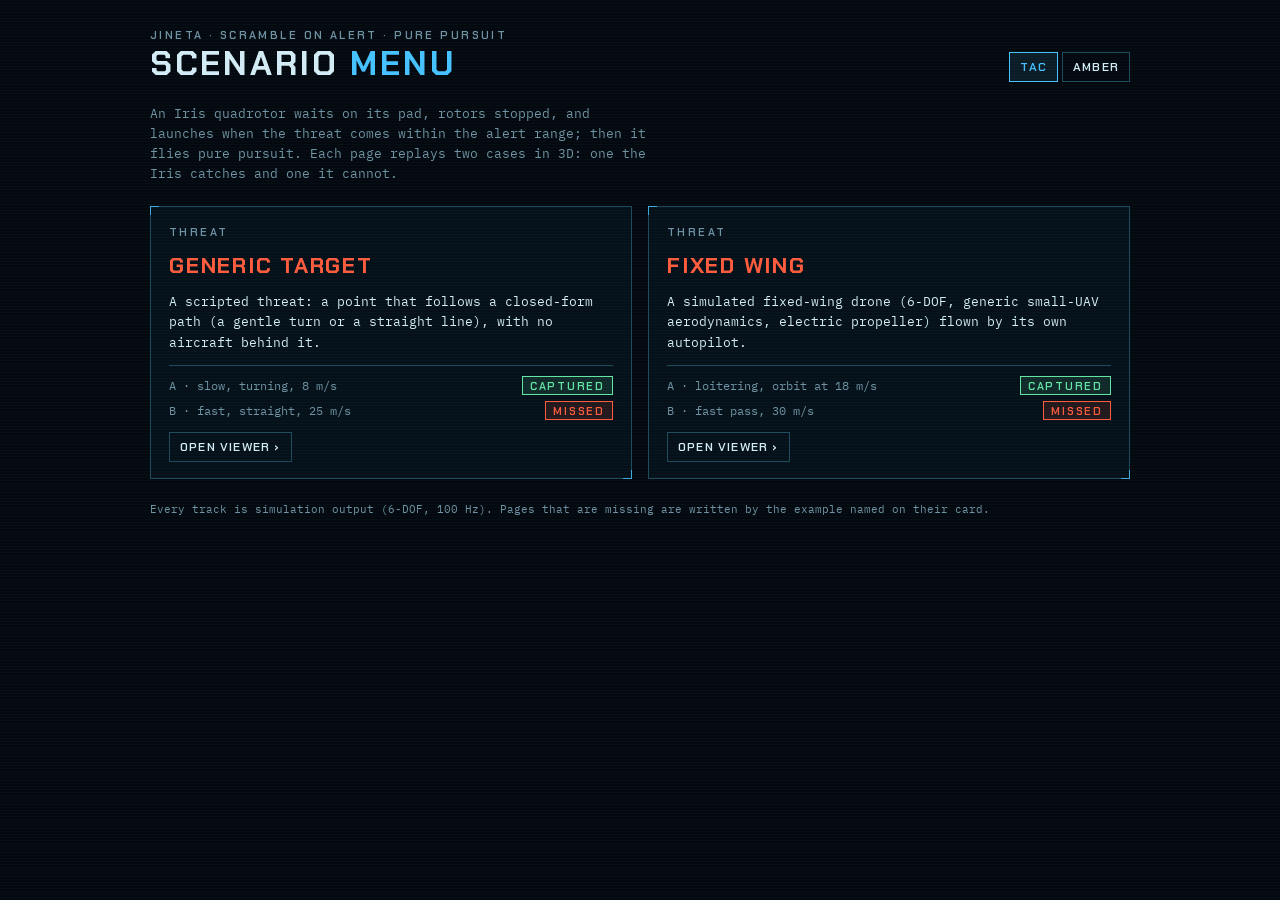
==== docs/index.html @ a11f6e35 "Phase 6b steps 6-8: fixed-wing autopilot and orbit guidance, fixed-wing scramble example with start " ====
<!doctype html>
<html lang="en">
<head>
<meta charset="utf-8">
<meta name="viewport" content="width=device-width, initial-scale=1, viewport-fit=cover">
<title>Jineta Scenarios</title>
<link rel="preconnect" href="https://fonts.googleapis.com">
<link rel="preconnect" href="https://fonts.gstatic.com" crossorigin>
<link rel="stylesheet" href="https://fonts.googleapis.com/css2?family=Chakra+Petch:wght@500;600;700&family=IBM+Plex+Mono:wght@400;500&family=Noto+Serif+JP:wght@900&display=swap">
<style>
/* Start menu of the viewer app: one card per scenario page. Same tokens, fonts and
   two palettes as the engagement viewer (viz/viewer_template.html). */
:root {
  color-scheme: dark;
  --bg: #04090f;
  --panel: rgba(6, 18, 28, 0.78);
  --line: #1d4a5c;
  --ink: #d3ecf5;
  --dim: #6f93a3;
  --friendly: #46c2ff;
  --hostile: #ff5b3d;
  --event: #ffc24a;
  --good: #63e6a4;
  --friendly-wash: rgba(70, 194, 255, 0.10);
  --hostile-wash: rgba(255, 91, 61, 0.12);
  --good-wash: rgba(99, 230, 164, 0.12);
  --scan: rgba(120, 200, 230, 0.035);
  --vignette: linear-gradient(transparent, transparent);
  --glow: none;
  --font-title: "Chakra Petch", "Bahnschrift", "Arial Narrow", sans-serif;
  --title-weight: 700;
  --font-display: "Chakra Petch", "Bahnschrift", "Arial Narrow", sans-serif;
  --font-data: "IBM Plex Mono", "Consolas", "Menlo", monospace;
}
:root[data-palette="amber"] {
  --bg: #0b0603;
  --panel: rgba(20, 9, 3, 0.84);
  --line: #5c300c;
  --ink: #ffb347;
  --dim: #b0662a;
  --friendly: #ffa21f;
  --hostile: #ff3326;
  --event: #c8ff6a;
  --good: #6dff8e;
  --friendly-wash: rgba(255, 162, 31, 0.13);
  --hostile-wash: rgba(255, 51, 38, 0.16);
  --good-wash: rgba(109, 255, 142, 0.12);
  --scan: rgba(255, 150, 40, 0.07);
  --vignette: radial-gradient(ellipse at center, transparent 55%, rgba(0, 0, 0, 0.6) 100%);
  --glow: 0 0 6px rgba(255, 150, 40, 0.45);
  --font-title: "Noto Serif JP", "Yu Mincho", "Times New Roman", serif;
  --title-weight: 900;
}
[hidden] { display: none !important; }
* { box-sizing: border-box; }
html, body { min-height: 100%; }
body {
  margin: 0;
  background: var(--bg);
  color: var(--ink);
  font-family: var(--font-data);
  font-size: 13px;
  text-shadow: var(--glow);
  padding: max(28px, env(safe-area-inset-top, 0px)) max(16px, env(safe-area-inset-right, 0px))
           32px max(16px, env(safe-area-inset-left, 0px));
}
body::after {   /* scanlines, as in the viewer */
  content: ""; position: fixed; inset: 0; pointer-events: none;
  background: var(--vignette), repeating-linear-gradient(to bottom, var(--scan) 0 1px, transparent 1px 3px);
}
main { max-width: 980px; margin: 0 auto; display: grid; gap: 22px; }
header { display: flex; flex-wrap: wrap; align-items: end; justify-content: space-between; gap: 12px; }
.eyebrow {
  font-family: var(--font-display); font-weight: 600; font-size: 11px;
  letter-spacing: 0.22em; text-transform: uppercase; color: var(--dim);
}
h1 {
  margin: 4px 0 0; font-family: var(--font-title); font-weight: var(--title-weight); font-size: 34px;
  letter-spacing: 0.08em; text-transform: uppercase; line-height: 1.05;
}
h1 span { color: var(--friendly); }
.lede { margin: 0; color: var(--dim); max-width: 62ch; line-height: 1.55; }
.palette { display: flex; gap: 4px; }
button.ctl, a.ctl {
  font-family: var(--font-display); font-weight: 600; font-size: 12px; letter-spacing: 0.1em; text-transform: uppercase;
  color: var(--ink); background: transparent; border: 1px solid var(--line);
  min-height: 30px; padding: 6px 10px 5px; cursor: pointer; text-decoration: none; display: inline-flex; align-items: center;
}
button.ctl:hover, a.ctl:hover { border-color: var(--friendly); }
button.ctl[aria-pressed="true"] { border-color: var(--friendly); color: var(--friendly); background: var(--friendly-wash); }
button:focus-visible, a:focus-visible { outline: 1px solid var(--event); outline-offset: 2px; }

.cards { display: grid; grid-template-columns: repeat(auto-fit, minmax(min(100%, 380px), 1fr)); gap: 16px; }
.card {
  position: relative; background: var(--panel); border: 1px solid var(--line);
  padding: 18px 18px 16px; display: grid; gap: 12px; align-content: start;
}
.card::before, .card::after {   /* corner ticks of a display frame */
  content: ""; position: absolute; width: 8px; height: 8px; border: 1px solid var(--friendly); opacity: 0.8;
}
.card::before { top: -1px; left: -1px; border-right: 0; border-bottom: 0; }
.card::after { bottom: -1px; right: -1px; border-left: 0; border-top: 0; }
.card h2 {
  margin: 0; font-family: var(--font-title); font-weight: var(--title-weight); font-size: 22px;
  letter-spacing: 0.08em; text-transform: uppercase; color: var(--hostile);
}
.card p { margin: 0; line-height: 1.55; }
.cases { list-style: none; margin: 0; padding: 10px 0 0; border-top: 1px solid var(--line); display: grid; gap: 6px; }
.cases li { display: grid; grid-template-columns: 1fr auto; gap: 10px; align-items: baseline; }
.cases li span { color: var(--dim); font-size: 12px; }
.badge {
  font-family: var(--font-display); font-weight: 600; font-size: 11px; letter-spacing: 0.16em; text-transform: uppercase;
  padding: 2px 7px 1px; border: 1px solid currentColor;
}
.badge.captured { color: var(--good); background: var(--good-wash); }
.badge.missed { color: var(--hostile); background: var(--hostile-wash); }
.open { justify-self: start; color: var(--friendly); border-color: var(--friendly); }
.missing { color: var(--dim); font-size: 12px; }
.missing code { color: var(--ink); }
footer { color: var(--dim); font-size: 11px; line-height: 1.5; }
@media (max-width: 520px) { h1 { font-size: 26px; } }
</style>
</head>
<body>
<main>
  <header>
    <div>
      <div class="eyebrow">Jineta · scramble on alert · pure pursuit</div>
      <h1>Scenario <span>menu</span></h1>
    </div>
    <div class="palette" role="group" aria-label="Palette">
      <button class="ctl" id="pal-tac" type="button" aria-pressed="true">Tac</button>
      <button class="ctl" id="pal-amber" type="button" aria-pressed="false">Amber</button>
    </div>
  </header>
  <p class="lede">An Iris quadrotor waits on its pad, rotors stopped, and launches when the
    threat comes within the alert range; then it flies pure pursuit. Each page replays two
    cases in 3D: one the Iris catches and one it cannot.</p>
  <section class="cards" aria-label="Scenarios">
    <article class="card">
      <div class="eyebrow">Threat</div>
      <h2>Generic target</h2>
      <p>A scripted threat: a point that follows a closed-form path (a gentle turn or a straight line), with no aircraft behind it.</p>
      <ul class="cases">
        <li><span>A · slow, turning, 8 m/s</span><b class="badge captured">captured</b></li>
        <li><span>B · fast, straight, 25 m/s</span><b class="badge missed">missed</b></li>
      </ul>
      <a class="ctl open" href="iris_scramble_viewer.html">Open viewer &rsaquo;</a>
    </article>
    <article class="card">
      <div class="eyebrow">Threat</div>
      <h2>Fixed wing</h2>
      <p>A simulated fixed-wing drone (6-DOF, generic small-UAV aerodynamics, electric propeller) flown by its own autopilot.</p>
      <ul class="cases">
        <li><span>A · loitering, orbit at 18 m/s</span><b class="badge captured">captured</b></li>
        <li><span>B · fast pass, 30 m/s</span><b class="badge missed">missed</b></li>
      </ul>
      <a class="ctl open" href="fixed_wing_scramble_viewer.html">Open viewer &rsaquo;</a>
    </article>
  </section>
  <footer>Every track is simulation output (6-DOF, 100 Hz). Pages that are missing are
    written by the example named on their card.</footer>
</main>
<script>
// Palette shared with the viewer pages (same storage key).
function applyPalette(name) {
  document.documentElement.dataset.palette = name;
  document.getElementById("pal-tac").setAttribute("aria-pressed", String(name === "tac"));
  document.getElementById("pal-amber").setAttribute("aria-pressed", String(name === "amber"));
  try { localStorage.setItem("jineta-palette", name); } catch (e) { /* storage off */ }
}
let saved = "tac";
try { if (localStorage.getItem("jineta-palette") === "amber") saved = "amber"; } catch (e) { /* storage off */ }
applyPalette(saved);
document.getElementById("pal-tac").addEventListener("click", () => applyPalette("tac"));
document.getElementById("pal-amber").addEventListener("click", () => applyPalette("amber"));
</script>
</body>
</html>
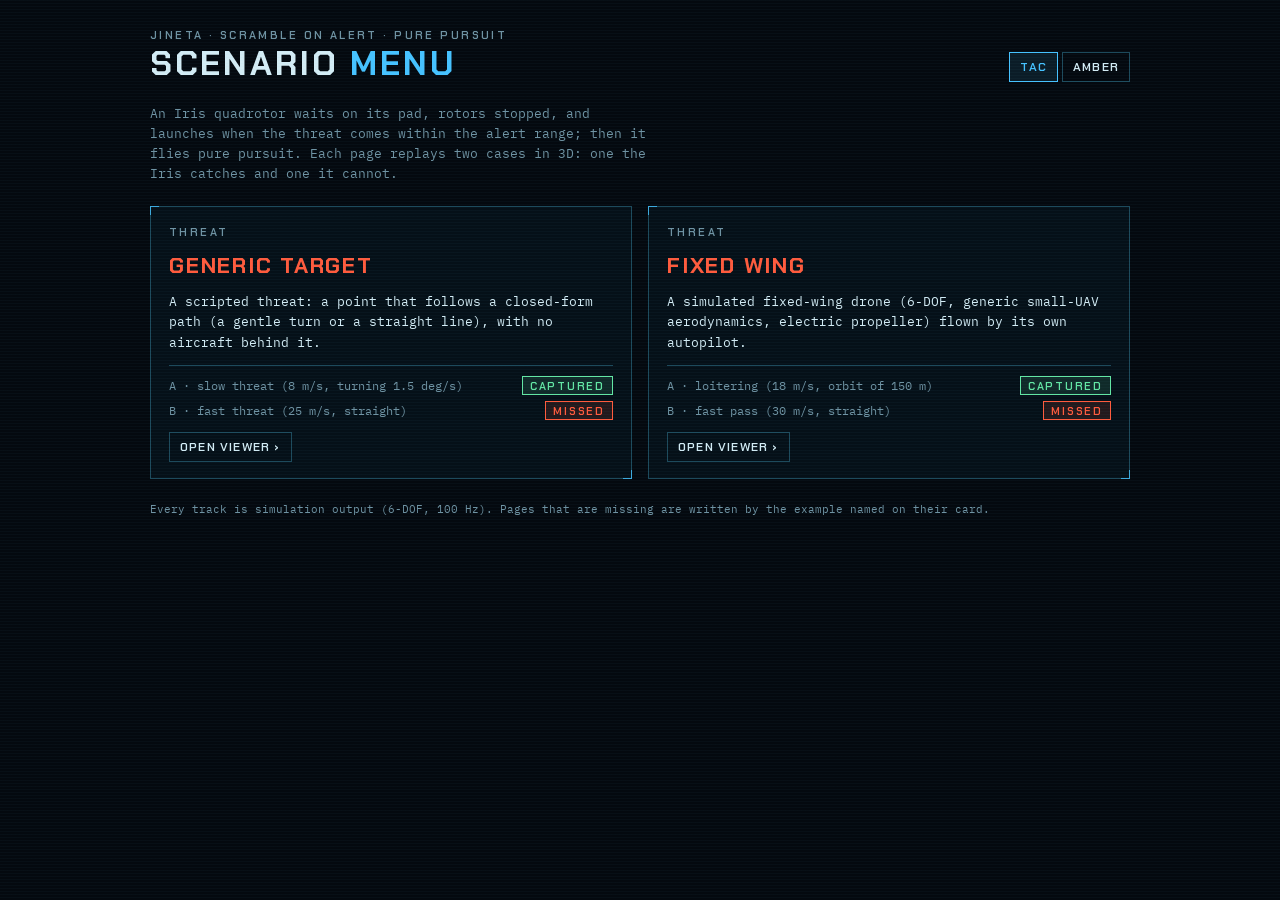
==== commit 04eb4edd: "Phase 8 step 2: engagements in the world (pairings, captures, passes, losses); engage rebuilt on it " ====
--- a/docs/index.html
+++ b/docs/index.html
@@ -142,8 +142,8 @@
       <h2>Generic target</h2>
       <p>A scripted threat: a point that follows a closed-form path (a gentle turn or a straight line), with no aircraft behind it.</p>
       <ul class="cases">
-        <li><span>A · slow, turning, 8 m/s</span><b class="badge captured">captured</b></li>
-        <li><span>B · fast, straight, 25 m/s</span><b class="badge missed">missed</b></li>
+        <li><span>A · slow threat (8 m/s, turning 1.5 deg/s)</span><b class="badge captured">captured</b></li>
+        <li><span>B · fast threat (25 m/s, straight)</span><b class="badge missed">missed</b></li>
       </ul>
       <a class="ctl open" href="iris_scramble_viewer.html">Open viewer &rsaquo;</a>
     </article>
@@ -152,8 +152,8 @@
       <h2>Fixed wing</h2>
       <p>A simulated fixed-wing drone (6-DOF, generic small-UAV aerodynamics, electric propeller) flown by its own autopilot.</p>
       <ul class="cases">
-        <li><span>A · loitering, orbit at 18 m/s</span><b class="badge captured">captured</b></li>
-        <li><span>B · fast pass, 30 m/s</span><b class="badge missed">missed</b></li>
+        <li><span>A · loitering (18 m/s, orbit of 150 m)</span><b class="badge captured">captured</b></li>
+        <li><span>B · fast pass (30 m/s, straight)</span><b class="badge missed">missed</b></li>
       </ul>
       <a class="ctl open" href="fixed_wing_scramble_viewer.html">Open viewer &rsaquo;</a>
     </article>
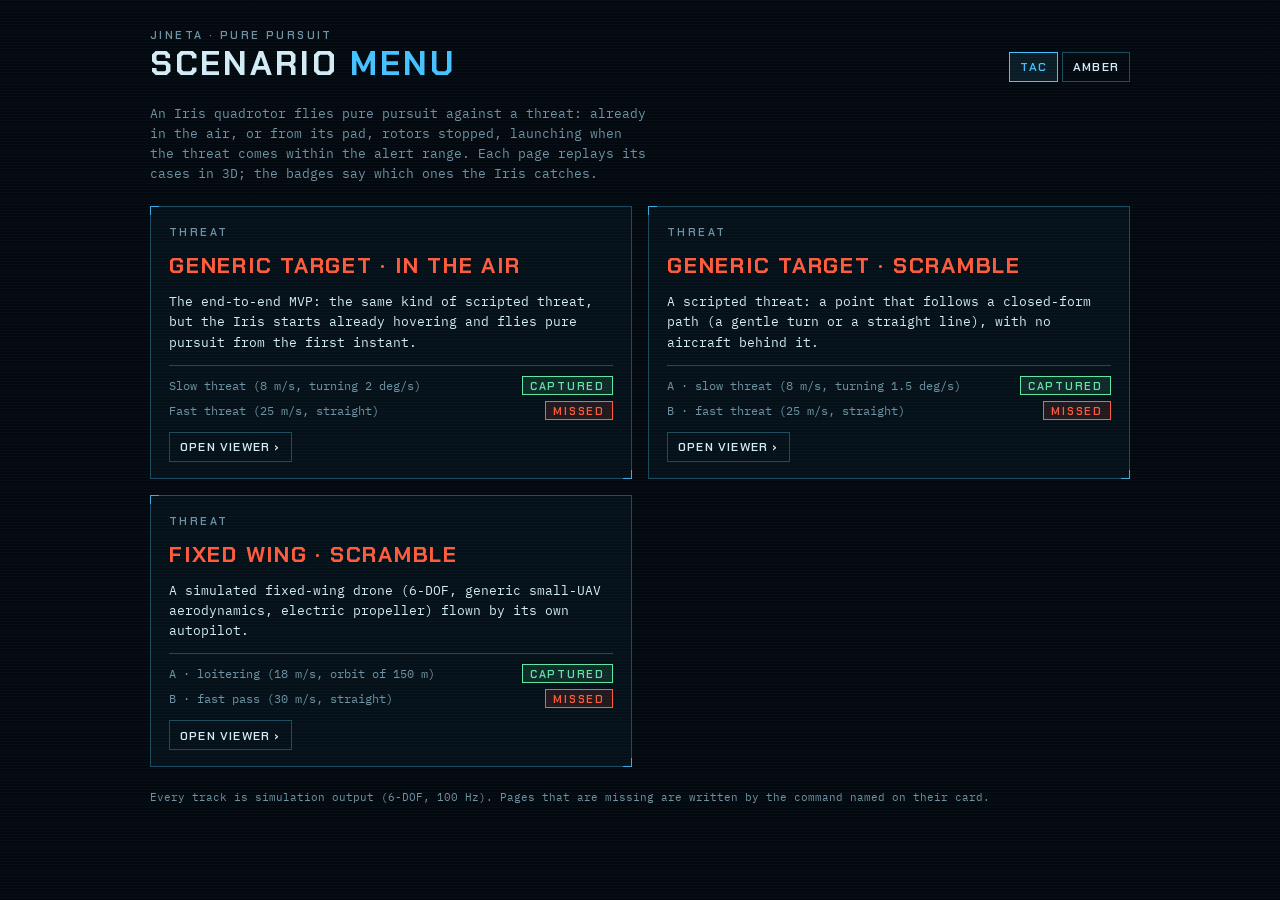
==== commit e6374cb3: "Phase 8 step 6: the start menu comes from the scenario files (menu.yaml + page.yaml); the MVP page g" ====
--- a/docs/index.html
+++ b/docs/index.html
@@ -125,7 +125,7 @@
 <main>
   <header>
     <div>
-      <div class="eyebrow">Jineta · scramble on alert · pure pursuit</div>
+      <div class="eyebrow">Jineta · pure pursuit</div>
       <h1>Scenario <span>menu</span></h1>
     </div>
     <div class="palette" role="group" aria-label="Palette">
@@ -133,13 +133,24 @@
       <button class="ctl" id="pal-amber" type="button" aria-pressed="false">Amber</button>
     </div>
   </header>
-  <p class="lede">An Iris quadrotor waits on its pad, rotors stopped, and launches when the
-    threat comes within the alert range; then it flies pure pursuit. Each page replays two
-    cases in 3D: one the Iris catches and one it cannot.</p>
+  <p class="lede">An Iris quadrotor flies pure pursuit against a threat: already in the air,
+    or from its pad, rotors stopped, launching when the threat comes within the alert
+    range. Each page replays its cases in 3D; the badges say which ones the Iris
+    catches.</p>
   <section class="cards" aria-label="Scenarios">
     <article class="card">
       <div class="eyebrow">Threat</div>
-      <h2>Generic target</h2>
+      <h2>Generic target · in the air</h2>
+      <p>The end-to-end MVP: the same kind of scripted threat, but the Iris starts already hovering and flies pure pursuit from the first instant.</p>
+      <ul class="cases">
+        <li><span>Slow threat (8 m/s, turning 2 deg/s)</span><b class="badge captured">captured</b></li>
+        <li><span>Fast threat (25 m/s, straight)</span><b class="badge missed">missed</b></li>
+      </ul>
+      <a class="ctl open" href="iris_pursuit_viewer.html">Open viewer &rsaquo;</a>
+    </article>
+    <article class="card">
+      <div class="eyebrow">Threat</div>
+      <h2>Generic target · scramble</h2>
       <p>A scripted threat: a point that follows a closed-form path (a gentle turn or a straight line), with no aircraft behind it.</p>
       <ul class="cases">
         <li><span>A · slow threat (8 m/s, turning 1.5 deg/s)</span><b class="badge captured">captured</b></li>
@@ -149,7 +160,7 @@
     </article>
     <article class="card">
       <div class="eyebrow">Threat</div>
-      <h2>Fixed wing</h2>
+      <h2>Fixed wing · scramble</h2>
       <p>A simulated fixed-wing drone (6-DOF, generic small-UAV aerodynamics, electric propeller) flown by its own autopilot.</p>
       <ul class="cases">
         <li><span>A · loitering (18 m/s, orbit of 150 m)</span><b class="badge captured">captured</b></li>
@@ -159,7 +170,7 @@
     </article>
   </section>
   <footer>Every track is simulation output (6-DOF, 100 Hz). Pages that are missing are
-    written by the example named on their card.</footer>
+    written by the command named on their card.</footer>
 </main>
 <script>
 // Palette shared with the viewer pages (same storage key).
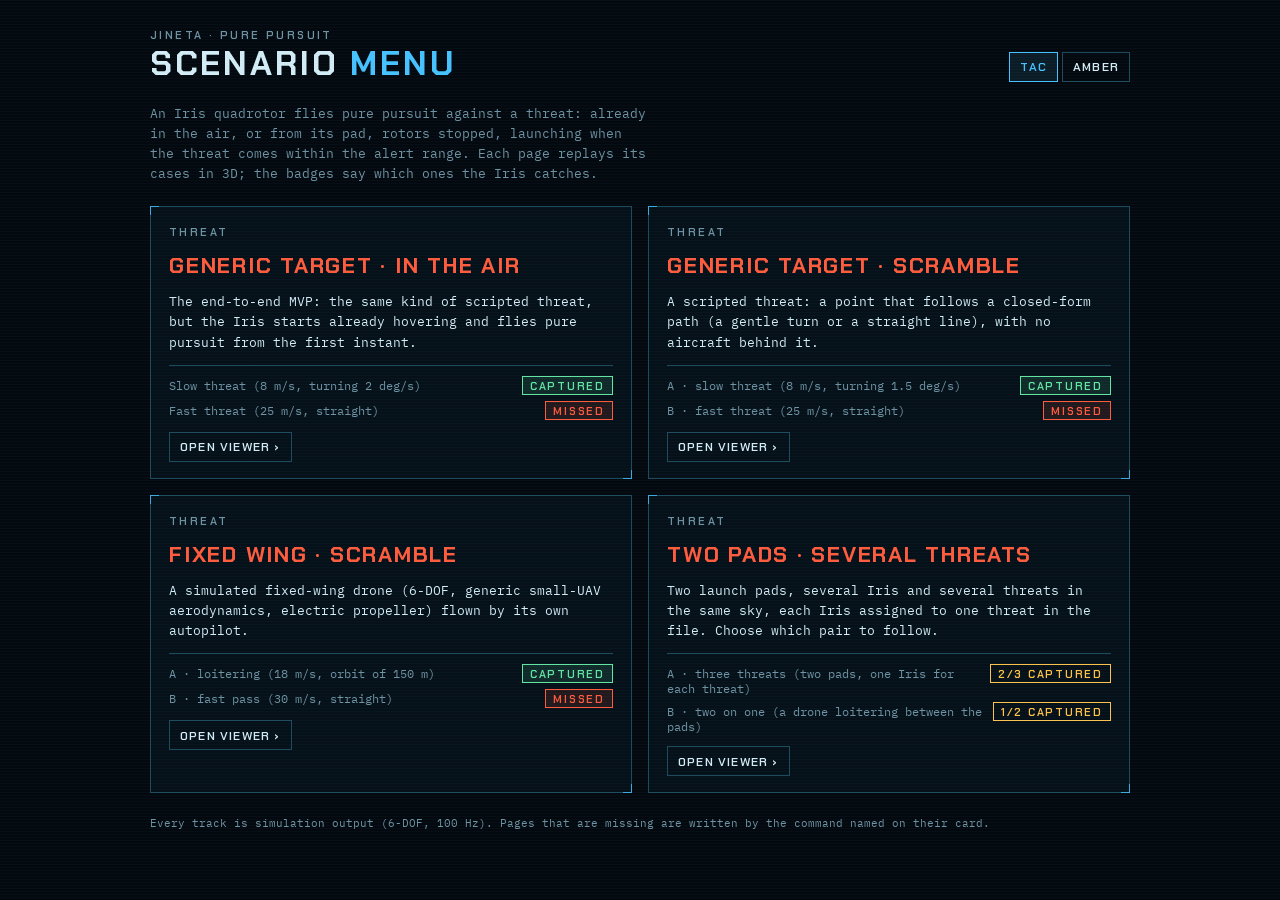
==== commit 8883fa4e: "Phase 8 step 7: several interceptors and threats in the viewer (pair selector), two-pads scenario; a" ====
--- a/docs/index.html
+++ b/docs/index.html
@@ -114,6 +114,7 @@
 }
 .badge.captured { color: var(--good); background: var(--good-wash); }
 .badge.missed { color: var(--hostile); background: var(--hostile-wash); }
+.badge.partial { color: var(--event); background: transparent; }
 .open { justify-self: start; color: var(--friendly); border-color: var(--friendly); }
 .missing { color: var(--dim); font-size: 12px; }
 .missing code { color: var(--ink); }
@@ -168,6 +169,16 @@
       </ul>
       <a class="ctl open" href="fixed_wing_scramble_viewer.html">Open viewer &rsaquo;</a>
     </article>
+    <article class="card">
+      <div class="eyebrow">Threat</div>
+      <h2>Two pads · several threats</h2>
+      <p>Two launch pads, several Iris and several threats in the same sky, each Iris assigned to one threat in the file. Choose which pair to follow.</p>
+      <ul class="cases">
+        <li><span>A · three threats (two pads, one Iris for each threat)</span><b class="badge partial">2/3 captured</b></li>
+        <li><span>B · two on one (a drone loitering between the pads)</span><b class="badge partial">1/2 captured</b></li>
+      </ul>
+      <a class="ctl open" href="two_pads_viewer.html">Open viewer &rsaquo;</a>
+    </article>
   </section>
   <footer>Every track is simulation output (6-DOF, 100 Hz). Pages that are missing are
     written by the command named on their card.</footer>
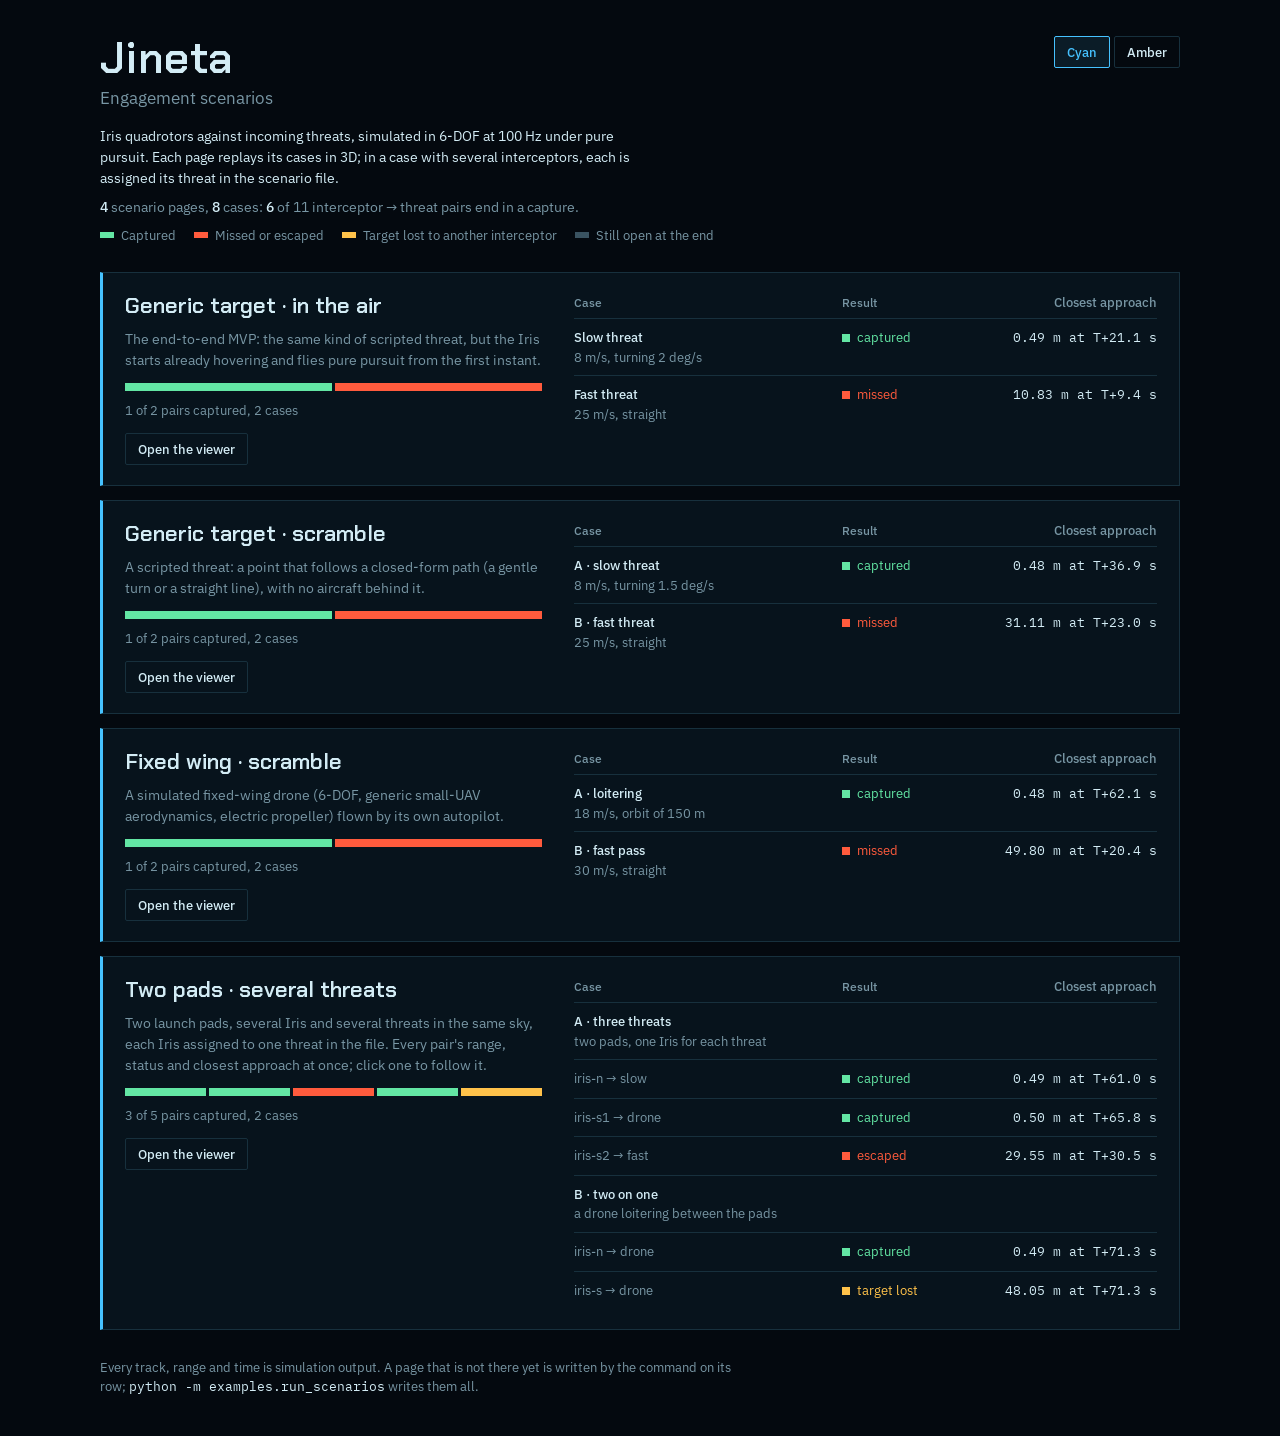
==== commit 0673d4c7: "Viewer shows every pair's range, status and CPA at once (pair board); start menu redesigned as a sce" ====
--- a/docs/index.html
+++ b/docs/index.html
@@ -3,51 +3,44 @@
 <head>
 <meta charset="utf-8">
 <meta name="viewport" content="width=device-width, initial-scale=1, viewport-fit=cover">
-<title>Jineta Scenarios</title>
+<title>Jineta scenarios</title>
 <link rel="preconnect" href="https://fonts.googleapis.com">
 <link rel="preconnect" href="https://fonts.gstatic.com" crossorigin>
-<link rel="stylesheet" href="https://fonts.googleapis.com/css2?family=Chakra+Petch:wght@500;600;700&family=IBM+Plex+Mono:wght@400;500&family=Noto+Serif+JP:wght@900&display=swap">
+<link rel="stylesheet" href="https://fonts.googleapis.com/css2?family=Chakra+Petch:wght@500;600&family=IBM+Plex+Mono:wght@400;500&family=IBM+Plex+Sans:wght@400;500&family=Noto+Serif+JP:wght@900&display=swap">
 <style>
-/* Start menu of the viewer app: one card per scenario page. Same tokens, fonts and
-   two palettes as the engagement viewer (viz/viewer_template.html). */
+/* Start menu of the viewer app: an index of the scenario pages, read like the index
+   of a test campaign. Same colour tokens and two palettes as the engagement viewer
+   (viz/viewer_template.html); the text is set for reading, not for a display. */
 :root {
   color-scheme: dark;
   --bg: #04090f;
-  --panel: rgba(6, 18, 28, 0.78);
-  --line: #1d4a5c;
+  --panel: #07131c;
+  --line: #17303d;
   --ink: #d3ecf5;
-  --dim: #6f93a3;
+  --dim: #7896a4;
   --friendly: #46c2ff;
   --hostile: #ff5b3d;
   --event: #ffc24a;
   --good: #63e6a4;
+  --open: #3a5361;
   --friendly-wash: rgba(70, 194, 255, 0.10);
-  --hostile-wash: rgba(255, 91, 61, 0.12);
-  --good-wash: rgba(99, 230, 164, 0.12);
-  --scan: rgba(120, 200, 230, 0.035);
-  --vignette: linear-gradient(transparent, transparent);
-  --glow: none;
   --font-title: "Chakra Petch", "Bahnschrift", "Arial Narrow", sans-serif;
-  --title-weight: 700;
-  --font-display: "Chakra Petch", "Bahnschrift", "Arial Narrow", sans-serif;
+  --title-weight: 600;
+  --font-text: "IBM Plex Sans", "Segoe UI", system-ui, sans-serif;
   --font-data: "IBM Plex Mono", "Consolas", "Menlo", monospace;
 }
 :root[data-palette="amber"] {
   --bg: #0b0603;
-  --panel: rgba(20, 9, 3, 0.84);
-  --line: #5c300c;
+  --panel: #140904;
+  --line: #4a270b;
   --ink: #ffb347;
   --dim: #b0662a;
   --friendly: #ffa21f;
   --hostile: #ff3326;
   --event: #c8ff6a;
   --good: #6dff8e;
+  --open: #5c300c;
   --friendly-wash: rgba(255, 162, 31, 0.13);
-  --hostile-wash: rgba(255, 51, 38, 0.16);
-  --good-wash: rgba(109, 255, 142, 0.12);
-  --scan: rgba(255, 150, 40, 0.07);
-  --vignette: radial-gradient(ellipse at center, transparent 55%, rgba(0, 0, 0, 0.6) 100%);
-  --glow: 0 0 6px rgba(255, 150, 40, 0.45);
   --font-title: "Noto Serif JP", "Yu Mincho", "Times New Roman", serif;
   --title-weight: 900;
 }
@@ -58,130 +51,185 @@
   margin: 0;
   background: var(--bg);
   color: var(--ink);
-  font-family: var(--font-data);
-  font-size: 13px;
-  text-shadow: var(--glow);
-  padding: max(28px, env(safe-area-inset-top, 0px)) max(16px, env(safe-area-inset-right, 0px))
-           32px max(16px, env(safe-area-inset-left, 0px));
-}
-body::after {   /* scanlines, as in the viewer */
-  content: ""; position: fixed; inset: 0; pointer-events: none;
-  background: var(--vignette), repeating-linear-gradient(to bottom, var(--scan) 0 1px, transparent 1px 3px);
-}
-main { max-width: 980px; margin: 0 auto; display: grid; gap: 22px; }
-header { display: flex; flex-wrap: wrap; align-items: end; justify-content: space-between; gap: 12px; }
-.eyebrow {
-  font-family: var(--font-display); font-weight: 600; font-size: 11px;
-  letter-spacing: 0.22em; text-transform: uppercase; color: var(--dim);
-}
+  font-family: var(--font-text);
+  font-size: 14px;
+  line-height: 1.5;
+  padding: max(36px, env(safe-area-inset-top, 0px)) max(16px, env(safe-area-inset-right, 0px))
+           40px max(16px, env(safe-area-inset-left, 0px));
+}
+main { max-width: 1080px; margin: 0 auto; display: grid; gap: 28px; }
+
+/* --- header ------------------------------------------------------------------- */
+header { display: grid; grid-template-columns: 1fr auto; gap: 8px 24px; align-items: start; }
 h1 {
-  margin: 4px 0 0; font-family: var(--font-title); font-weight: var(--title-weight); font-size: 34px;
-  letter-spacing: 0.08em; text-transform: uppercase; line-height: 1.05;
-}
-h1 span { color: var(--friendly); }
-.lede { margin: 0; color: var(--dim); max-width: 62ch; line-height: 1.55; }
+  margin: 0; font-family: var(--font-title); font-weight: var(--title-weight);
+  font-size: 44px; line-height: 1; letter-spacing: 0.01em;
+}
+.subtitle { margin: 6px 0 0; font-size: 17px; color: var(--dim); }
+.lede { grid-column: 1 / -1; margin: 6px 0 0; max-width: 70ch; color: var(--ink); }
+.tally { grid-column: 1 / -1; margin: 0; color: var(--dim); font-variant-numeric: tabular-nums; }
+.tally b { color: var(--ink); font-weight: 500; }
 .palette { display: flex; gap: 4px; }
 button.ctl, a.ctl {
-  font-family: var(--font-display); font-weight: 600; font-size: 12px; letter-spacing: 0.1em; text-transform: uppercase;
+  font-family: var(--font-text); font-weight: 500; font-size: 13px;
   color: var(--ink); background: transparent; border: 1px solid var(--line);
-  min-height: 30px; padding: 6px 10px 5px; cursor: pointer; text-decoration: none; display: inline-flex; align-items: center;
+  min-height: 32px; padding: 5px 12px; cursor: pointer; text-decoration: none;
+  display: inline-flex; align-items: center; gap: 8px; border-radius: 2px;
 }
 button.ctl:hover, a.ctl:hover { border-color: var(--friendly); }
 button.ctl[aria-pressed="true"] { border-color: var(--friendly); color: var(--friendly); background: var(--friendly-wash); }
-button:focus-visible, a:focus-visible { outline: 1px solid var(--event); outline-offset: 2px; }
-
-.cards { display: grid; grid-template-columns: repeat(auto-fit, minmax(min(100%, 380px), 1fr)); gap: 16px; }
-.card {
-  position: relative; background: var(--panel); border: 1px solid var(--line);
-  padding: 18px 18px 16px; display: grid; gap: 12px; align-content: start;
-}
-.card::before, .card::after {   /* corner ticks of a display frame */
-  content: ""; position: absolute; width: 8px; height: 8px; border: 1px solid var(--friendly); opacity: 0.8;
-}
-.card::before { top: -1px; left: -1px; border-right: 0; border-bottom: 0; }
-.card::after { bottom: -1px; right: -1px; border-left: 0; border-top: 0; }
-.card h2 {
-  margin: 0; font-family: var(--font-title); font-weight: var(--title-weight); font-size: 22px;
-  letter-spacing: 0.08em; text-transform: uppercase; color: var(--hostile);
-}
-.card p { margin: 0; line-height: 1.55; }
-.cases { list-style: none; margin: 0; padding: 10px 0 0; border-top: 1px solid var(--line); display: grid; gap: 6px; }
-.cases li { display: grid; grid-template-columns: 1fr auto; gap: 10px; align-items: baseline; }
-.cases li span { color: var(--dim); font-size: 12px; }
-.badge {
-  font-family: var(--font-display); font-weight: 600; font-size: 11px; letter-spacing: 0.16em; text-transform: uppercase;
-  padding: 2px 7px 1px; border: 1px solid currentColor;
-}
-.badge.captured { color: var(--good); background: var(--good-wash); }
-.badge.missed { color: var(--hostile); background: var(--hostile-wash); }
-.badge.partial { color: var(--event); background: transparent; }
-.open { justify-self: start; color: var(--friendly); border-color: var(--friendly); }
-.missing { color: var(--dim); font-size: 12px; }
-.missing code { color: var(--ink); }
-footer { color: var(--dim); font-size: 11px; line-height: 1.5; }
-@media (max-width: 520px) { h1 { font-size: 26px; } }
+button:focus-visible, a:focus-visible { outline: 2px solid var(--event); outline-offset: 2px; }
+
+/* the colour of an outcome, used by the strips, the result column and the legend */
+.o-captured { --o: var(--good); }
+.o-missed { --o: var(--hostile); }
+.o-lost { --o: var(--event); }
+.o-open { --o: var(--open); }
+.legend { display: flex; flex-wrap: wrap; gap: 6px 18px; margin: 0; padding: 0; list-style: none; color: var(--dim); font-size: 12.5px; }
+.legend li { display: inline-flex; align-items: center; gap: 7px; }
+.legend li::before { content: ""; width: 14px; height: 6px; background: var(--o); }
+
+/* --- one scenario page: what it is on the left, its cases on the right ----------- */
+.pages { display: grid; gap: 14px; }
+.page {
+  display: grid; grid-template-columns: minmax(0, 5fr) minmax(0, 7fr); gap: 18px 32px;
+  background: var(--panel); border: 1px solid var(--line); border-left: 3px solid var(--friendly);
+  padding: 20px 22px;
+}
+.about { display: grid; gap: 10px; align-content: start; }
+.page h2 { margin: 0; font-family: var(--font-title); font-weight: var(--title-weight); font-size: 22px; line-height: 1.15; }
+.page p { margin: 0; color: var(--dim); max-width: 52ch; }
+/* the outcome strip: one segment per interceptor -> threat pair of the page */
+.strip { display: flex; gap: 3px; height: 8px; margin-top: 2px; }
+.strip span { flex: 1; background: var(--o); }
+.strip-note { font-size: 12.5px; color: var(--dim); font-variant-numeric: tabular-nums; }
+.open { justify-self: start; margin-top: 4px; color: var(--friendly); border-color: var(--friendly); }
+.missing { color: var(--dim); font-size: 13px; }
+.missing code { font-family: var(--font-data); font-size: 12.5px; color: var(--ink); }
+
+table { width: 100%; border-collapse: collapse; font-size: 13px; align-self: start; table-layout: fixed; }
+col.c-case { width: 46%; } col.c-result { width: 22%; } col.c-cpa { width: 32%; }
+th { text-align: left; font-weight: 500; color: var(--dim); font-size: 12px; padding: 0 10px 6px 0; border-bottom: 1px solid var(--line); }
+td { padding: 9px 10px 9px 0; border-bottom: 1px solid var(--line); vertical-align: baseline; }
+tr:last-child td { border-bottom: 0; }
+td.case b { font-weight: 500; }
+td.case small { display: block; color: var(--dim); font-size: 12.5px; }
+.result { white-space: nowrap; color: var(--o); }
+.result::before { content: ""; display: inline-block; width: 8px; height: 8px; background: var(--o); margin-right: 7px; }
+.num { font-family: var(--font-data); font-size: 12.5px; text-align: right; white-space: nowrap; font-variant-numeric: tabular-nums; padding-right: 0; }
+th.num { font-family: var(--font-text); }
+
+footer { color: var(--dim); font-size: 12.5px; max-width: 80ch; }
+footer code { font-family: var(--font-data); color: var(--ink); }
+
+@media (max-width: 760px) {
+  h1 { font-size: 34px; }
+  .page { grid-template-columns: 1fr; padding: 16px; }
+  col.c-case { width: 40%; } col.c-result { width: 26%; } col.c-cpa { width: 34%; }
+  td.num { white-space: normal; }
+}
 </style>
 </head>
 <body>
 <main>
   <header>
     <div>
-      <div class="eyebrow">Jineta · pure pursuit</div>
-      <h1>Scenario <span>menu</span></h1>
+      <h1>Jineta</h1>
+      <p class="subtitle">Engagement scenarios</p>
     </div>
     <div class="palette" role="group" aria-label="Palette">
-      <button class="ctl" id="pal-tac" type="button" aria-pressed="true">Tac</button>
+      <button class="ctl" id="pal-tac" type="button" aria-pressed="true">Cyan</button>
       <button class="ctl" id="pal-amber" type="button" aria-pressed="false">Amber</button>
     </div>
+    <p class="lede">Iris quadrotors against incoming threats, simulated in 6-DOF at 100 Hz
+      under pure pursuit. Each page replays its cases in 3D; in a case with several
+      interceptors, each is assigned its threat in the scenario file.</p>
+    <p class="tally"><b>4</b> scenario pages, <b>8</b> cases: <b>6</b> of 11 interceptor → threat pairs end in a capture.</p>
+    <ul class="legend" aria-label="Outcome colours">
+      <li class="o-captured">Captured</li>
+      <li class="o-missed">Missed or escaped</li>
+      <li class="o-lost">Target lost to another interceptor</li>
+      <li class="o-open">Still open at the end</li>
+    </ul>
   </header>
-  <p class="lede">An Iris quadrotor flies pure pursuit against a threat: already in the air,
-    or from its pad, rotors stopped, launching when the threat comes within the alert
-    range. Each page replays its cases in 3D; the badges say which ones the Iris
-    catches.</p>
-  <section class="cards" aria-label="Scenarios">
-    <article class="card">
-      <div class="eyebrow">Threat</div>
+  <section class="pages" aria-label="Scenario pages">
+  <article class="page">
+    <div class="about">
       <h2>Generic target · in the air</h2>
       <p>The end-to-end MVP: the same kind of scripted threat, but the Iris starts already hovering and flies pure pursuit from the first instant.</p>
-      <ul class="cases">
-        <li><span>Slow threat (8 m/s, turning 2 deg/s)</span><b class="badge captured">captured</b></li>
-        <li><span>Fast threat (25 m/s, straight)</span><b class="badge missed">missed</b></li>
-      </ul>
-      <a class="ctl open" href="iris_pursuit_viewer.html">Open viewer &rsaquo;</a>
-    </article>
-    <article class="card">
-      <div class="eyebrow">Threat</div>
+      <div class="strip" aria-hidden="true"><span class="o-captured"></span><span class="o-missed"></span></div>
+      <span class="strip-note">1 of 2 pairs captured, 2 cases</span>
+      <a class="ctl open" href="iris_pursuit_viewer.html">Open the viewer</a>
+    </div>
+    <table>
+      <colgroup><col class="c-case"><col class="c-result"><col class="c-cpa"></colgroup>
+      <thead><tr><th>Case</th><th>Result</th><th class="num">Closest approach</th></tr></thead>
+      <tbody>
+        <tr><td class="case"><b>Slow threat</b><small>8 m/s, turning 2 deg/s</small></td><td class="result o-captured">captured</td><td class="num">0.49 m at T+21.1 s</td></tr>
+        <tr><td class="case"><b>Fast threat</b><small>25 m/s, straight</small></td><td class="result o-missed">missed</td><td class="num">10.83 m at T+9.4 s</td></tr>
+      </tbody>
+    </table>
+  </article>
+  <article class="page">
+    <div class="about">
       <h2>Generic target · scramble</h2>
       <p>A scripted threat: a point that follows a closed-form path (a gentle turn or a straight line), with no aircraft behind it.</p>
-      <ul class="cases">
-        <li><span>A · slow threat (8 m/s, turning 1.5 deg/s)</span><b class="badge captured">captured</b></li>
-        <li><span>B · fast threat (25 m/s, straight)</span><b class="badge missed">missed</b></li>
-      </ul>
-      <a class="ctl open" href="iris_scramble_viewer.html">Open viewer &rsaquo;</a>
-    </article>
-    <article class="card">
-      <div class="eyebrow">Threat</div>
+      <div class="strip" aria-hidden="true"><span class="o-captured"></span><span class="o-missed"></span></div>
+      <span class="strip-note">1 of 2 pairs captured, 2 cases</span>
+      <a class="ctl open" href="iris_scramble_viewer.html">Open the viewer</a>
+    </div>
+    <table>
+      <colgroup><col class="c-case"><col class="c-result"><col class="c-cpa"></colgroup>
+      <thead><tr><th>Case</th><th>Result</th><th class="num">Closest approach</th></tr></thead>
+      <tbody>
+        <tr><td class="case"><b>A · slow threat</b><small>8 m/s, turning 1.5 deg/s</small></td><td class="result o-captured">captured</td><td class="num">0.48 m at T+36.9 s</td></tr>
+        <tr><td class="case"><b>B · fast threat</b><small>25 m/s, straight</small></td><td class="result o-missed">missed</td><td class="num">31.11 m at T+23.0 s</td></tr>
+      </tbody>
+    </table>
+  </article>
+  <article class="page">
+    <div class="about">
       <h2>Fixed wing · scramble</h2>
       <p>A simulated fixed-wing drone (6-DOF, generic small-UAV aerodynamics, electric propeller) flown by its own autopilot.</p>
-      <ul class="cases">
-        <li><span>A · loitering (18 m/s, orbit of 150 m)</span><b class="badge captured">captured</b></li>
-        <li><span>B · fast pass (30 m/s, straight)</span><b class="badge missed">missed</b></li>
-      </ul>
-      <a class="ctl open" href="fixed_wing_scramble_viewer.html">Open viewer &rsaquo;</a>
-    </article>
-    <article class="card">
-      <div class="eyebrow">Threat</div>
+      <div class="strip" aria-hidden="true"><span class="o-captured"></span><span class="o-missed"></span></div>
+      <span class="strip-note">1 of 2 pairs captured, 2 cases</span>
+      <a class="ctl open" href="fixed_wing_scramble_viewer.html">Open the viewer</a>
+    </div>
+    <table>
+      <colgroup><col class="c-case"><col class="c-result"><col class="c-cpa"></colgroup>
+      <thead><tr><th>Case</th><th>Result</th><th class="num">Closest approach</th></tr></thead>
+      <tbody>
+        <tr><td class="case"><b>A · loitering</b><small>18 m/s, orbit of 150 m</small></td><td class="result o-captured">captured</td><td class="num">0.48 m at T+62.1 s</td></tr>
+        <tr><td class="case"><b>B · fast pass</b><small>30 m/s, straight</small></td><td class="result o-missed">missed</td><td class="num">49.80 m at T+20.4 s</td></tr>
+      </tbody>
+    </table>
+  </article>
+  <article class="page">
+    <div class="about">
       <h2>Two pads · several threats</h2>
-      <p>Two launch pads, several Iris and several threats in the same sky, each Iris assigned to one threat in the file. Choose which pair to follow.</p>
-      <ul class="cases">
-        <li><span>A · three threats (two pads, one Iris for each threat)</span><b class="badge partial">2/3 captured</b></li>
-        <li><span>B · two on one (a drone loitering between the pads)</span><b class="badge partial">1/2 captured</b></li>
-      </ul>
-      <a class="ctl open" href="two_pads_viewer.html">Open viewer &rsaquo;</a>
-    </article>
+      <p>Two launch pads, several Iris and several threats in the same sky, each Iris assigned to one threat in the file. Every pair&#x27;s range, status and closest approach at once; click one to follow it.</p>
+      <div class="strip" aria-hidden="true"><span class="o-captured"></span><span class="o-captured"></span><span class="o-missed"></span><span class="o-captured"></span><span class="o-lost"></span></div>
+      <span class="strip-note">3 of 5 pairs captured, 2 cases</span>
+      <a class="ctl open" href="two_pads_viewer.html">Open the viewer</a>
+    </div>
+    <table>
+      <colgroup><col class="c-case"><col class="c-result"><col class="c-cpa"></colgroup>
+      <thead><tr><th>Case</th><th>Result</th><th class="num">Closest approach</th></tr></thead>
+      <tbody>
+        <tr><td class="case" colspan="3"><b>A · three threats</b><small>two pads, one Iris for each threat</small></td></tr>
+        <tr class="pair"><td class="case"><small>iris-n → slow</small></td><td class="result o-captured">captured</td><td class="num">0.49 m at T+61.0 s</td></tr>
+        <tr class="pair"><td class="case"><small>iris-s1 → drone</small></td><td class="result o-captured">captured</td><td class="num">0.50 m at T+65.8 s</td></tr>
+        <tr class="pair"><td class="case"><small>iris-s2 → fast</small></td><td class="result o-missed">escaped</td><td class="num">29.55 m at T+30.5 s</td></tr>
+        <tr><td class="case" colspan="3"><b>B · two on one</b><small>a drone loitering between the pads</small></td></tr>
+        <tr class="pair"><td class="case"><small>iris-n → drone</small></td><td class="result o-captured">captured</td><td class="num">0.49 m at T+71.3 s</td></tr>
+        <tr class="pair"><td class="case"><small>iris-s → drone</small></td><td class="result o-lost">target lost</td><td class="num">48.05 m at T+71.3 s</td></tr>
+      </tbody>
+    </table>
+  </article>
   </section>
-  <footer>Every track is simulation output (6-DOF, 100 Hz). Pages that are missing are
-    written by the command named on their card.</footer>
+  <footer>Every track, range and time is simulation output. A page that is not there
+    yet is written by the command on its row; <code>python -m examples.run_scenarios</code>
+    writes them all.</footer>
 </main>
 <script>
 // Palette shared with the viewer pages (same storage key).
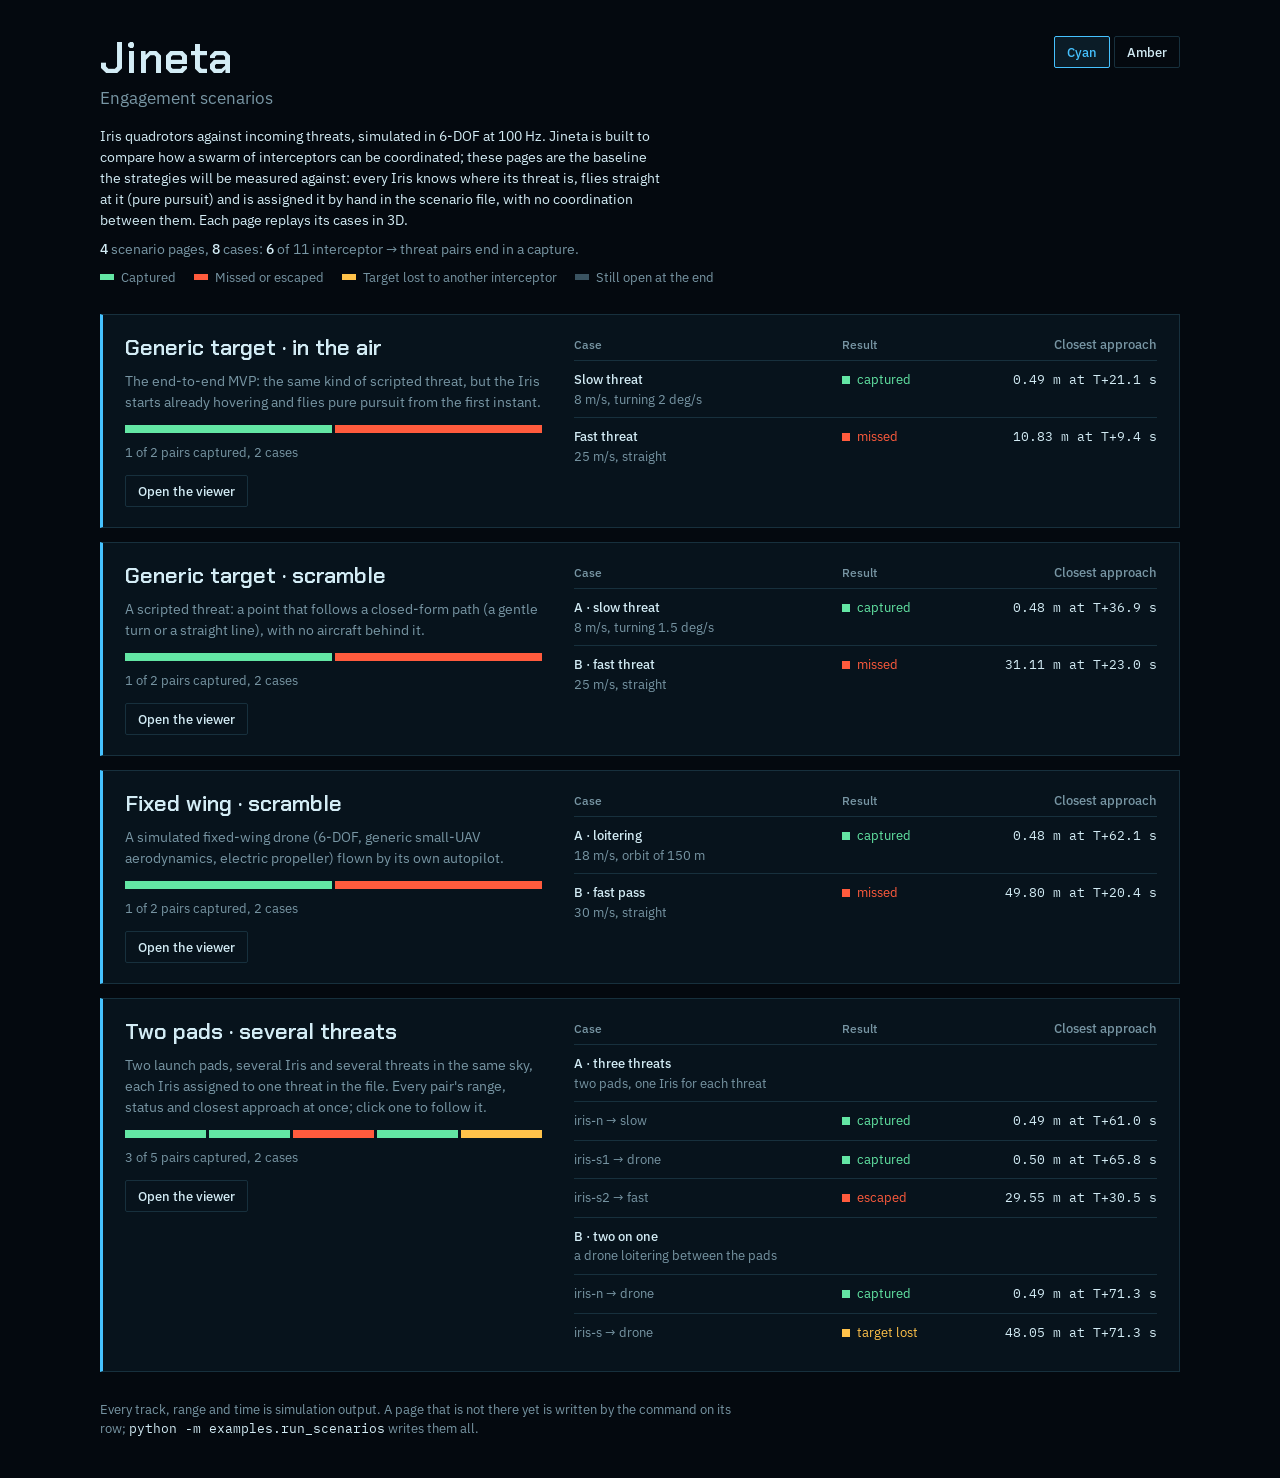
==== commit f00e5815: "Regenerate start menu page from the updated template" ====
--- a/docs/index.html
+++ b/docs/index.html
@@ -141,9 +141,12 @@
       <button class="ctl" id="pal-tac" type="button" aria-pressed="true">Cyan</button>
       <button class="ctl" id="pal-amber" type="button" aria-pressed="false">Amber</button>
     </div>
-    <p class="lede">Iris quadrotors against incoming threats, simulated in 6-DOF at 100 Hz
-      under pure pursuit. Each page replays its cases in 3D; in a case with several
-      interceptors, each is assigned its threat in the scenario file.</p>
+    <p class="lede">Iris quadrotors against incoming threats, simulated in 6-DOF at 100 Hz.
+      Jineta is built to compare how a swarm of interceptors can be coordinated; these
+      pages are the baseline the strategies will be measured against: every Iris knows
+      where its threat is, flies straight at it (pure pursuit) and is assigned it by
+      hand in the scenario file, with no coordination between them. Each page replays
+      its cases in 3D.</p>
     <p class="tally"><b>4</b> scenario pages, <b>8</b> cases: <b>6</b> of 11 interceptor → threat pairs end in a capture.</p>
     <ul class="legend" aria-label="Outcome colours">
       <li class="o-captured">Captured</li>
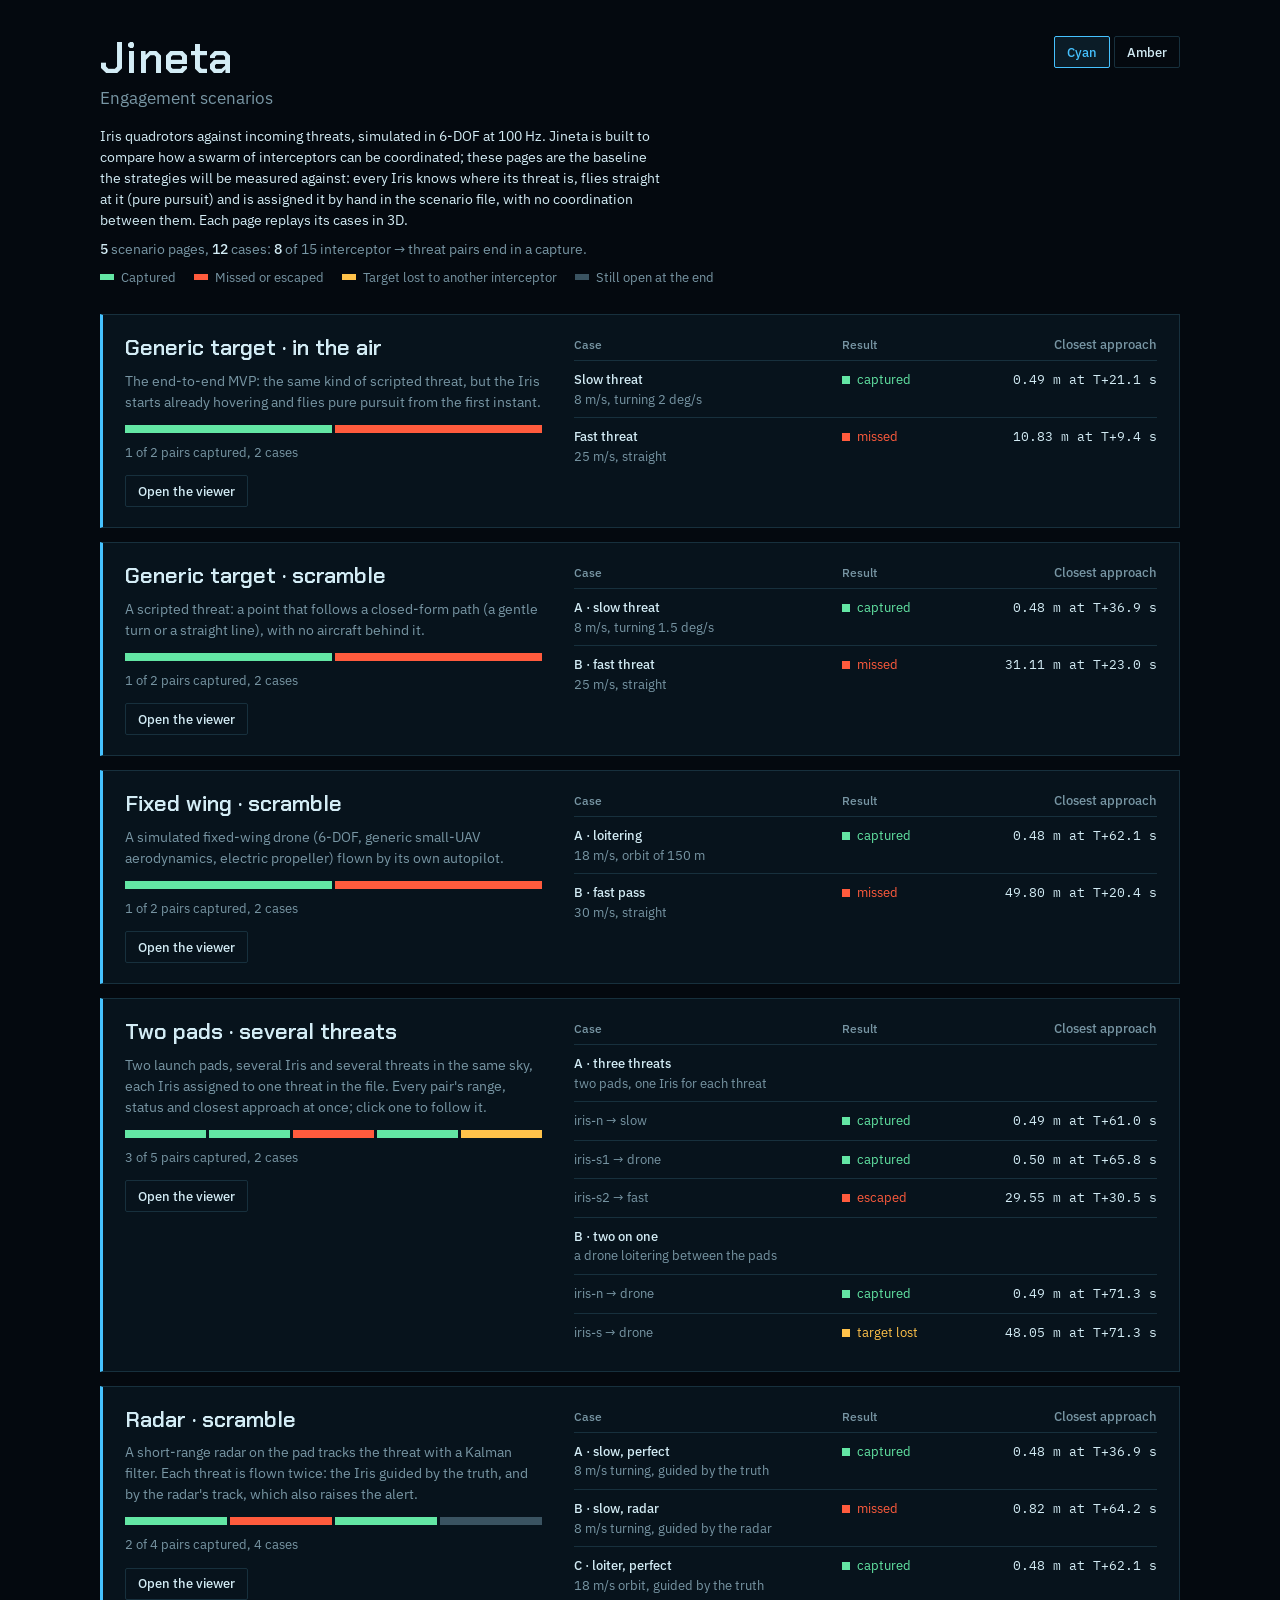
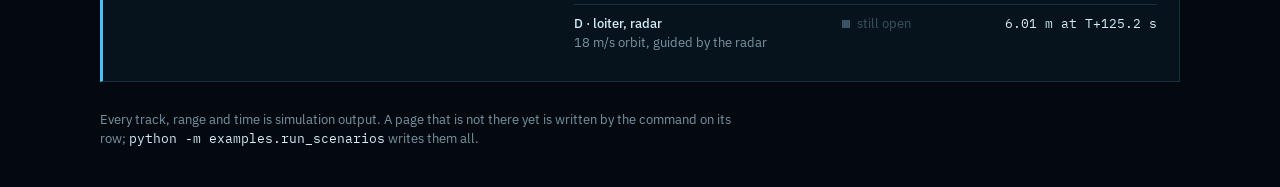
==== commit 25d45068: "Phase 9 step 5: radars, knowledge, tracking and seed in the scenario files; radar-scramble page; the" ====
--- a/docs/index.html
+++ b/docs/index.html
@@ -147,7 +147,7 @@
       where its threat is, flies straight at it (pure pursuit) and is assigned it by
       hand in the scenario file, with no coordination between them. Each page replays
       its cases in 3D.</p>
-    <p class="tally"><b>4</b> scenario pages, <b>8</b> cases: <b>6</b> of 11 interceptor → threat pairs end in a capture.</p>
+    <p class="tally"><b>5</b> scenario pages, <b>12</b> cases: <b>8</b> of 15 interceptor → threat pairs end in a capture.</p>
     <ul class="legend" aria-label="Outcome colours">
       <li class="o-captured">Captured</li>
       <li class="o-missed">Missed or escaped</li>
@@ -226,6 +226,25 @@
         <tr><td class="case" colspan="3"><b>B · two on one</b><small>a drone loitering between the pads</small></td></tr>
         <tr class="pair"><td class="case"><small>iris-n → drone</small></td><td class="result o-captured">captured</td><td class="num">0.49 m at T+71.3 s</td></tr>
         <tr class="pair"><td class="case"><small>iris-s → drone</small></td><td class="result o-lost">target lost</td><td class="num">48.05 m at T+71.3 s</td></tr>
+      </tbody>
+    </table>
+  </article>
+  <article class="page">
+    <div class="about">
+      <h2>Radar · scramble</h2>
+      <p>A short-range radar on the pad tracks the threat with a Kalman filter. Each threat is flown twice: the Iris guided by the truth, and by the radar&#x27;s track, which also raises the alert.</p>
+      <div class="strip" aria-hidden="true"><span class="o-captured"></span><span class="o-missed"></span><span class="o-captured"></span><span class="o-open"></span></div>
+      <span class="strip-note">2 of 4 pairs captured, 4 cases</span>
+      <a class="ctl open" href="radar_scramble_viewer.html">Open the viewer</a>
+    </div>
+    <table>
+      <colgroup><col class="c-case"><col class="c-result"><col class="c-cpa"></colgroup>
+      <thead><tr><th>Case</th><th>Result</th><th class="num">Closest approach</th></tr></thead>
+      <tbody>
+        <tr><td class="case"><b>A · slow, perfect</b><small>8 m/s turning, guided by the truth</small></td><td class="result o-captured">captured</td><td class="num">0.48 m at T+36.9 s</td></tr>
+        <tr><td class="case"><b>B · slow, radar</b><small>8 m/s turning, guided by the radar</small></td><td class="result o-missed">missed</td><td class="num">0.82 m at T+64.2 s</td></tr>
+        <tr><td class="case"><b>C · loiter, perfect</b><small>18 m/s orbit, guided by the truth</small></td><td class="result o-captured">captured</td><td class="num">0.48 m at T+62.1 s</td></tr>
+        <tr><td class="case"><b>D · loiter, radar</b><small>18 m/s orbit, guided by the radar</small></td><td class="result o-open">still open</td><td class="num">6.01 m at T+125.2 s</td></tr>
       </tbody>
     </table>
   </article>
